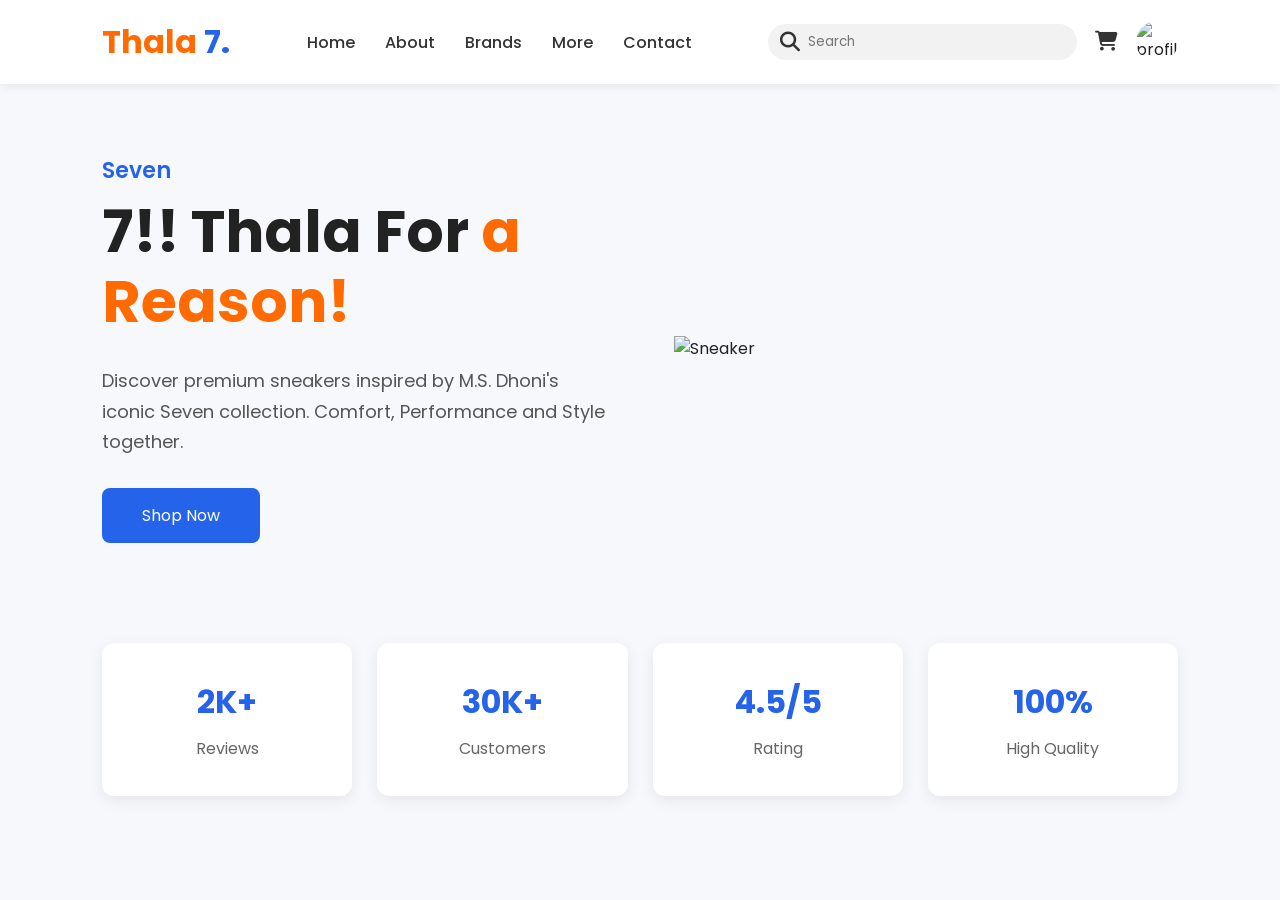
==== index.html @ 7117f053 "Add files via upload" ====
<!DOCTYPE html>
<html lang="en">
<head>
    <meta charset="UTF-8">
    <meta name="viewport" content="width=device-width, initial-scale=1.0">
    <title>Thala 7 Sneaker Store</title>

    <!-- Font Awesome -->
    <link rel="stylesheet" href="https://cdnjs.cloudflare.com/ajax/libs/font-awesome/6.5.2/css/all.min.css">

    <!-- CSS -->
    <link rel="stylesheet" href="style.css">
</head>
<body>

    

    <header>

        <nav class="navbar">

            <div class="logo">
                <span class="orange">Thala</span>
                <span class="blue">7.</span>
            </div>

            <ul class="nav-links">
                <li><a href="index.html">Home</a></li>
                <li><a href="#">About</a></li>
                <li><a href="products.html">Brands</a></li>
                <li><a href="#">More</a></li>
                <li><a href="#">Contact</a></li>
            </ul>

            <div class="nav-icons">

                <div class="search-box">
                    <i class="fa-solid fa-magnifying-glass"></i>
                    <input type="text" placeholder="Search">
                </div>

                <a href="cart.html">
                    <i class="fa-solid fa-cart-shopping"></i>
                </a>

                <img
                src="https://i.pravatar.cc/100"
                class="profile"
                alt="profile">

            </div>

        </nav>

    </header>

  

    <section class="hero">

        <div class="hero-text">

            <p class="brand">
                Seven
            </p>

            <h1>
                7!! Thala For
                <span> a Reason!</span>
            </h1>

            <p class="desc">

                Discover premium sneakers inspired by
                M.S. Dhoni's iconic Seven collection.
                Comfort, Performance and Style together.

            </p>

            <a href="products.html" class="btn">
                Shop Now
            </a>

        </div>

        <div class="hero-image">

            <img src="https://images.unsplash.com/photo-1542291026-7eec264c27ff?w=700"
                alt="Sneaker">

        </div>

    </section>

   

    <section class="service">

        <div class="box">
            <h2>2K+</h2>
            <p>Reviews</p>
        </div>

        <div class="box">
            <h2>30K+</h2>
            <p>Customers</p>
        </div>

        <div class="box">
            <h2>4.5/5</h2>
            <p>Rating</p>
        </div>

        <div class="box">
            <h2>100%</h2>
            <p>High Quality</p>
        </div>

    </section>

</body>
</html>
---- style.css ----
/* =========================
   GOOGLE FONT
========================= */

@import url('https://fonts.googleapis.com/css2?family=Poppins:wght@300;400;500;600;700&display=swap');

/* =========================
   RESET
========================= */

*{
    margin:0;
    padding:0;
    box-sizing:border-box;
    font-family:'Poppins',sans-serif;
}

body{
    background:#f7f8fc;
    color:#222;
}

img{
    width:100%;
    display:block;
}

a{
    text-decoration:none;
}

ul{
    list-style:none;
}

/* =========================
   NAVBAR
========================= */

.navbar{

    display:flex;
    justify-content:space-between;
    align-items:center;

    padding:18px 8%;

    background:#fff;

    box-shadow:0 2px 10px rgba(0,0,0,.08);

    position:sticky;
    top:0;
    z-index:100;

}

.logo{

    font-size:32px;
    font-weight:700;

}

.orange{
    color:#ff6b00;
}

.blue{
    color:#2563eb;
}

.nav-links{

    display:flex;
    gap:30px;

}

.nav-links a{

    color:#333;
    font-weight:500;
    transition:.3s;

}

.nav-links a:hover{

    color:#2563eb;

}

.nav-icons{

    display:flex;
    align-items:center;
    gap:18px;

}

.search-box{

    display:flex;
    align-items:center;

    background:#f2f2f2;

    padding:8px 12px;

    border-radius:30px;

}

.search-box input{

    border:none;
    background:transparent;
    outline:none;
    margin-left:8px;

}

.nav-icons i{

    font-size:20px;
    color:#333;

}

.profile{

    width:42px;
    height:42px;

    border-radius:50%;
    object-fit:cover;

}

/* =========================
 HERO
========================= */

.hero{

    display:flex;
    justify-content:space-between;
    align-items:center;

    padding:70px 8%;

    gap:60px;

}

.hero-text{

    flex:1;

}

.brand{

    color:#2563eb;

    font-size:22px;
    font-weight:600;

    margin-bottom:10px;

}

.hero-text h1{

    font-size:58px;
    line-height:1.2;

}

.hero-text span{

    color:#ff6b00;

}

.desc{

    margin:30px 0;

    color:#555;

    font-size:18px;
    line-height:1.7;

}

.btn{

    display:inline-block;

    padding:15px 40px;

    background:#2563eb;

    color:#fff;

    border-radius:8px;

    transition:.4s;

}

.btn:hover{

    transform:scale(1.08) rotate(-4deg);

}

.hero-image{

    flex:1;
    display:flex;
    justify-content:center;

}

.hero-image img{

    max-width:500px;

    animation:shoe 6s ease-in-out infinite;

}

@keyframes shoe{

0%{

transform:translate(0,0) rotate(0deg);

}

25%{

transform:translate(15px,-18px)
rotate(8deg)
scaleX(.95);

}

50%{

transform:translate(30px,8px)
rotate(12deg)
scaleY(.95);

}

75%{

transform:translate(-15px,10px)
rotate(5deg)
scaleX(1.05);

}

100%{

transform:translate(0,0)
rotate(0deg);

}

}

/* =========================
 STATS
========================= */

.service{

    display:grid;

    grid-template-columns:repeat(4,1fr);

    gap:25px;

    padding:30px 8% 60px;

}

.box{

    background:#fff;

    padding:35px;

    text-align:center;

    border-radius:12px;

    box-shadow:0 4px 15px rgba(0,0,0,.08);

}

.box h2{

    color:#2563eb;

    font-size:32px;

}

.box p{

    margin-top:10px;

    color:#666;

}

/* =========================
 PRODUCT PAGE
========================= */

.product-page{

    display:grid;

    grid-template-columns:1fr 1fr;

    gap:60px;

    padding:60px 8%;

}

.main-shoe{

    background:#fff;

    border-radius:15px;

    padding:30px;

    box-shadow:0 3px 15px rgba(0,0,0,.08);

}

.gallery{

    display:flex;

    gap:15px;

    margin-top:20px;

}

.gallery img{

    width:90px;

    height:90px;

    object-fit:cover;

    border-radius:10px;

    cursor:pointer;

    transition:.3s;

}

.gallery img:hover{

    transform:scale(1.1);

}

.product-right h2{

    font-size:42px;

}

.product-right h4{

    color:#777;

    margin:10px 0 20px;

}

.rating{

    color:orange;

    margin-bottom:20px;

}

.rating span{

    color:#666;

    margin-left:10px;

}

.price{

    font-size:34px;

    color:#2563eb;

    margin:20px 0;

}

.price del{

    color:#999;

    margin-left:10px;

    font-size:22px;

}

.product-right p{

    line-height:1.8;

    color:#555;

}

.size-box{

    margin:30px 0;

}

.size-box select{

    margin-left:15px;

    padding:10px 18px;

}

.quantity{

    display:flex;

    align-items:center;

    gap:15px;

    margin-bottom:30px;

}

.quantity button{

    width:40px;

    height:40px;

    border:none;

    background:#2563eb;

    color:#fff;

    cursor:pointer;

    border-radius:6px;

}

.quantity input{

    width:70px;

    text-align:center;

    padding:10px;

}

.related{

    padding:50px 8%;

}

.related h2{

    margin-bottom:30px;

}

.cards{

    display:grid;

    grid-template-columns:repeat(4,1fr);

    gap:25px;

}

.card{

    background:#fff;

    border-radius:15px;

    padding:20px;

    text-align:center;

    box-shadow:0 5px 15px rgba(0,0,0,.08);

    transition:.3s;

}

.card:hover{

    transform:translateY(-10px);

}

.card img{

    height:220px;

    object-fit:cover;

    border-radius:10px;

}

.card h3{

    margin:15px 0 8px;

}

.card p{

    color:#2563eb;
    font-weight:600;

}

/* =========================
   SHOPPING CART
========================= */

.cart-container{
    padding:60px 8%;
}

.cart-container h1{
    margin-bottom:30px;
    font-size:40px;
}

.cart-layout{
    display:grid;
    grid-template-columns:2fr 1fr;
    gap:40px;
}

.cart-items{
    background:#fff;
    padding:25px;
    border-radius:15px;
    box-shadow:0 5px 15px rgba(0,0,0,.08);
}

table{
    width:100%;
    border-collapse:collapse;
}

table th{
    background:#2563eb;
    color:#fff;
    padding:15px;
    text-align:left;
}

table td{
    padding:20px 15px;
    border-bottom:1px solid #ddd;
}

.product-info{
    display:flex;
    align-items:center;
    gap:15px;
}

.product-info img{
    width:90px;
    border-radius:10px;
}

.product-info h3{
    margin-bottom:5px;
}

.product-info p{
    color:#666;
    font-size:14px;
}

.cart-items input[type="number"]{
    width:70px;
    padding:8px;
    text-align:center;
}

.coupon{
    margin-top:30px;
    display:flex;
    gap:15px;
}

.coupon input{
    flex:1;
    padding:12px;
    border:1px solid #ccc;
    border-radius:6px;
}

.coupon button{
    padding:12px 22px;
    background:#2563eb;
    color:#fff;
    border:none;
    border-radius:6px;
    cursor:pointer;
}

.summary{
    background:#fff;
    padding:30px;
    border-radius:15px;
    box-shadow:0 5px 15px rgba(0,0,0,.08);
    height:max-content;
}

.summary h2{
    margin-bottom:25px;
}

.summary-row{
    display:flex;
    justify-content:space-between;
    margin:18px 0;
}

.summary hr{
    margin:20px 0;
}

.total{
    font-size:20px;
}

.checkout-btn{
    display:block;
    margin-top:30px;
    text-align:center;
    padding:15px;
    background:#2563eb;
    color:#fff;
    border-radius:8px;
    transition:.3s;
}

.checkout-btn:hover{
    background:#1e40af;
}

/* =========================
   CHECKOUT PAGE
========================= */

.checkout-container{
    display:grid;
    grid-template-columns:2fr 1fr;
    gap:40px;
    padding:60px 8%;
}

.billing{
    background:#fff;
    padding:35px;
    border-radius:15px;
    box-shadow:0 5px 15px rgba(0,0,0,.08);
}

.billing h2{
    margin-bottom:20px;
}

.row{
    display:grid;
    grid-template-columns:1fr 1fr;
    gap:20px;
}

.input-box{
    margin-bottom:20px;
}

.input-box label{
    display:block;
    margin-bottom:8px;
    font-weight:500;
}

.input-box input{
    width:100%;
    padding:12px;
    border:1px solid #ccc;
    border-radius:6px;
    outline:none;
}

.input-box input:focus{
    border-color:#2563eb;
}

.payment-method{
    display:flex;
    flex-direction:column;
    gap:12px;
    margin-bottom:25px;
}

.place-order{
    width:100%;
    padding:16px;
    background:#16a34a;
    color:#fff;
    border:none;
    border-radius:8px;
    font-size:16px;
    cursor:pointer;
    transition:.3s;
}

.place-order:hover{
    background:#15803d;
}

.order-summary{
    background:#fff;
    padding:30px;
    border-radius:15px;
    box-shadow:0 5px 15px rgba(0,0,0,.08);
    height:max-content;
}

.order-summary h2{
    margin-bottom:25px;
}

.summary-item{
    display:flex;
    justify-content:space-between;
    margin:18px 0;
}

.order-summary hr{
    margin:20px 0;
}

.pay-btn{
    width:100%;
    margin-top:25px;
    padding:15px;
    background:#2563eb;
    color:#fff;
    border:none;
    border-radius:8px;
    cursor:pointer;
    transition:.3s;
}

.pay-btn:hover{
    background:#1e40af;
}

/* =========================
   FOOTER
========================= */

footer{
    margin-top:60px;
    background:#111827;
    color:#fff;
    text-align:center;
    padding:25px;
}

/* =========================
   RESPONSIVE
========================= */

@media(max-width:992px){

.hero{
    flex-direction:column;
    text-align:center;
}

.product-page{
    grid-template-columns:1fr;
}

.cards{
    grid-template-columns:repeat(2,1fr);
}

.cart-layout{
    grid-template-columns:1fr;
}

.checkout-container{
    grid-template-columns:1fr;
}

.service{
    grid-template-columns:repeat(2,1fr);
}

}

@media(max-width:768px){

.navbar{
    flex-direction:column;
    gap:20px;
}

.nav-links{
    flex-wrap:wrap;
    justify-content:center;
}

.hero-text h1{
    font-size:42px;
}

.hero-image img{
    max-width:350px;
}

.cards{
    grid-template-columns:1fr;
}

.row{
    grid-template-columns:1fr;
}

.service{
    grid-template-columns:1fr;
}

.gallery{
    justify-content:center;
}

.product-right h2{
    font-size:32px;
}

.cart-container h1{
    font-size:32px;
}

}

@media(max-width:576px){

body{
    font-size:14px;
}

.navbar{
    padding:15px;
}

.logo{
    font-size:28px;
}

.search-box{
    display:none;
}

.nav-links{
    gap:15px;
}

.hero{
    padding:40px 20px;
}

.hero-text h1{
    font-size:32px;
}

.desc{
    font-size:16px;
}

.hero-image img{
    max-width:280px;
}

.btn{
    width:100%;
    text-align:center;
}

.product-page,
.cart-container,
.checkout-container,
.related{
    padding:30px 20px;
}

.main-shoe{
    padding:15px;
}

.gallery{
    flex-wrap:wrap;
}

.gallery img{
    width:70px;
    height:70px;
}

.product-right h2{
    font-size:28px;
}

.price{
    font-size:28px;
}

.product-info{
    flex-direction:column;
    align-items:flex-start;
}

.product-info img{
    width:70px;
}

table{
    display:block;
    overflow-x:auto;
}

.coupon{
    flex-direction:column;
}

.checkout-btn,
.place-order,
.pay-btn{
    width:100%;
}

}
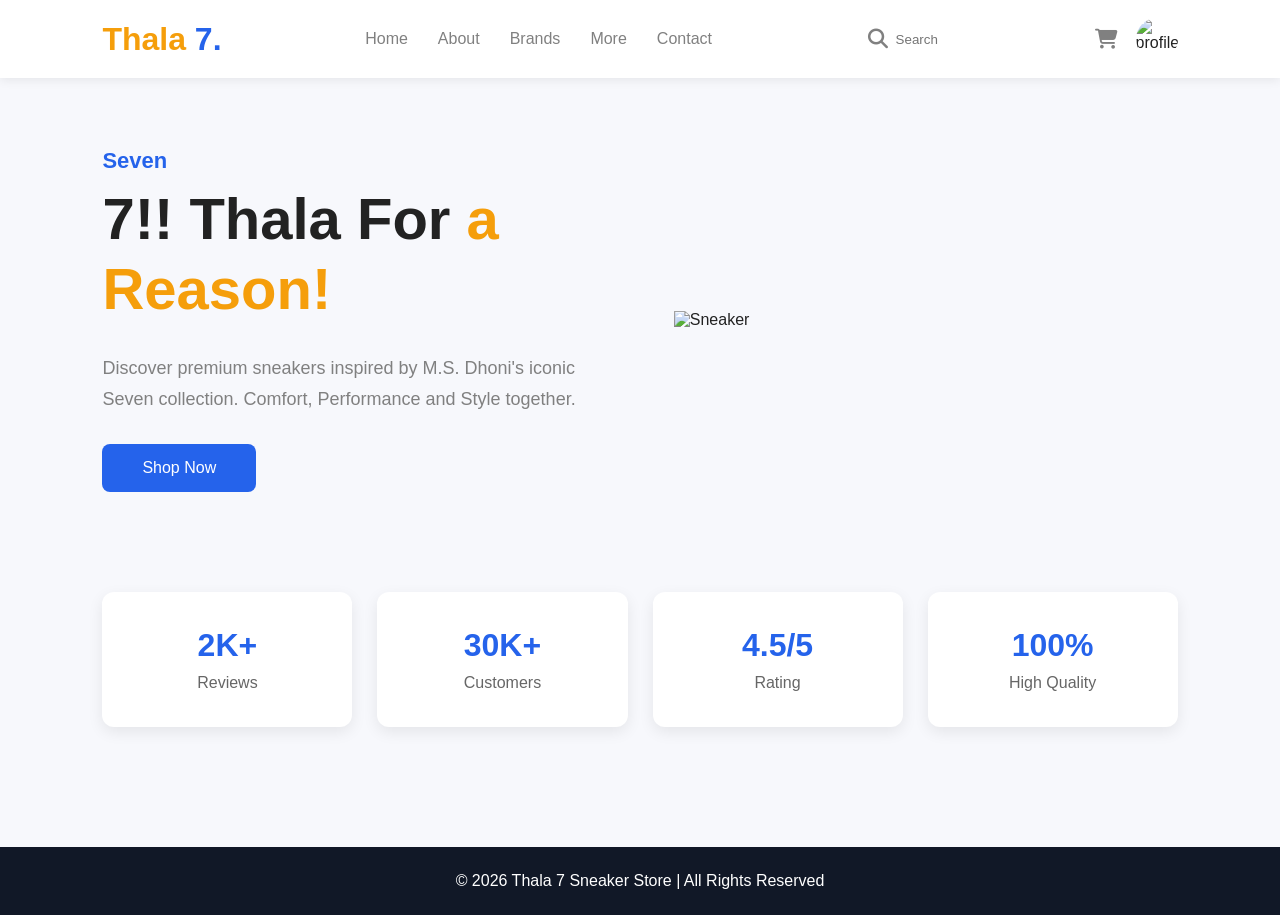
==== commit 707b781e: "Add files via upload" ====
--- a/index.html
+++ b/index.html
@@ -53,11 +53,7 @@
         </nav>
 
     </header>
-
-  
-
     <section class="hero">
-
         <div class="hero-text">
 
             <p class="brand">
@@ -68,55 +64,43 @@
                 7!! Thala For
                 <span> a Reason!</span>
             </h1>
-
-            <p class="desc">
-
-                Discover premium sneakers inspired by
+                        <p class="desc">
+                                Discover premium sneakers inspired by
                 M.S. Dhoni's iconic Seven collection.
                 Comfort, Performance and Style together.
-
             </p>
-
             <a href="products.html" class="btn">
                 Shop Now
             </a>
-
         </div>
-
         <div class="hero-image">
-
             <img src="https://images.unsplash.com/photo-1542291026-7eec264c27ff?w=700"
                 alt="Sneaker">
-
         </div>
-
     </section>
-
-   
-
     <section class="service">
-
         <div class="box">
             <h2>2K+</h2>
             <p>Reviews</p>
         </div>
-
         <div class="box">
             <h2>30K+</h2>
             <p>Customers</p>
         </div>
-
         <div class="box">
             <h2>4.5/5</h2>
             <p>Rating</p>
         </div>
-
         <div class="box">
             <h2>100%</h2>
             <p>High Quality</p>
         </div>
-
-    </section>
+</section>
+<footer>
+<p>
+© 2026 Thala 7 Sneaker Store | All Rights Reserved
+</p>
+</footer>
 
 </body>
 </html>
--- a/style.css
+++ b/style.css
@@ -1,972 +1,149 @@
-/* =========================
-   GOOGLE FONT
-========================= */
-
-@import url('https://fonts.googleapis.com/css2?family=Poppins:wght@300;400;500;600;700&display=swap');
-
-/* =========================
-   RESET
-========================= */
-
-*{
-    margin:0;
-    padding:0;
-    box-sizing:border-box;
-    font-family:'Poppins',sans-serif;
-}
-
-body{
-    background:#f7f8fc;
-    color:#222;
-}
-
-img{
-    width:100%;
-    display:block;
-}
-
-a{
-    text-decoration:none;
-}
-
-ul{
-    list-style:none;
-}
-
-/* =========================
-   NAVBAR
-========================= */
-
-.navbar{
-
-    display:flex;
-    justify-content:space-between;
-    align-items:center;
-
-    padding:18px 8%;
-
-    background:#fff;
-
-    box-shadow:0 2px 10px rgba(0,0,0,.08);
-
-    position:sticky;
-    top:0;
-    z-index:100;
-
-}
-
-.logo{
-
-    font-size:32px;
-    font-weight:700;
-
-}
-
-.orange{
-    color:#ff6b00;
-}
-
-.blue{
-    color:#2563eb;
-}
-
-.nav-links{
-
-    display:flex;
-    gap:30px;
-
-}
-
-.nav-links a{
-
-    color:#333;
-    font-weight:500;
-    transition:.3s;
-
-}
-
-.nav-links a:hover{
-
-    color:#2563eb;
-
-}
-
-.nav-icons{
-
-    display:flex;
-    align-items:center;
-    gap:18px;
-
-}
-
-.search-box{
-
-    display:flex;
-    align-items:center;
-
-    background:#f2f2f2;
-
-    padding:8px 12px;
-
-    border-radius:30px;
-
-}
-
-.search-box input{
-
-    border:none;
-    background:transparent;
-    outline:none;
-    margin-left:8px;
-
-}
-
-.nav-icons i{
-
-    font-size:20px;
-    color:#333;
-
-}
-
-.profile{
-
-    width:42px;
-    height:42px;
-
-    border-radius:50%;
-    object-fit:cover;
-
-}
-
-/* =========================
- HERO
-========================= */
-
-.hero{
-
-    display:flex;
-    justify-content:space-between;
-    align-items:center;
-
-    padding:70px 8%;
-
-    gap:60px;
-
-}
-
-.hero-text{
-
-    flex:1;
-
-}
-
-.brand{
-
-    color:#2563eb;
-
-    font-size:22px;
-    font-weight:600;
-
-    margin-bottom:10px;
-
-}
-
-.hero-text h1{
-
-    font-size:58px;
-    line-height:1.2;
-
-}
-
-.hero-text span{
-
-    color:#ff6b00;
-
-}
-
-.desc{
-
-    margin:30px 0;
-
-    color:#555;
-
-    font-size:18px;
-    line-height:1.7;
-
-}
-
-.btn{
-
-    display:inline-block;
-
-    padding:15px 40px;
-
-    background:#2563eb;
-
-    color:#fff;
-
-    border-radius:8px;
-
-    transition:.4s;
-
-}
-
-.btn:hover{
-
-    transform:scale(1.08) rotate(-4deg);
-
-}
-
-.hero-image{
-
-    flex:1;
-    display:flex;
-    justify-content:center;
-
-}
-
-.hero-image img{
-
-    max-width:500px;
-
-    animation:shoe 6s ease-in-out infinite;
-
-}
-
-@keyframes shoe{
-
-0%{
-
-transform:translate(0,0) rotate(0deg);
-
-}
-
-25%{
-
-transform:translate(15px,-18px)
-rotate(8deg)
-scaleX(.95);
-
-}
-
-50%{
-
-transform:translate(30px,8px)
-rotate(12deg)
-scaleY(.95);
-
-}
-
-75%{
-
-transform:translate(-15px,10px)
-rotate(5deg)
-scaleX(1.05);
-
-}
-
-100%{
-
-transform:translate(0,0)
-rotate(0deg);
-
-}
-
-}
-
-/* =========================
- STATS
-========================= */
-
-.service{
-
-    display:grid;
-
-    grid-template-columns:repeat(4,1fr);
-
-    gap:25px;
-
-    padding:30px 8% 60px;
-
-}
-
-.box{
-
-    background:#fff;
-
-    padding:35px;
-
-    text-align:center;
-
-    border-radius:12px;
-
-    box-shadow:0 4px 15px rgba(0,0,0,.08);
-
-}
-
-.box h2{
-
-    color:#2563eb;
-
-    font-size:32px;
-
-}
-
-.box p{
-
-    margin-top:10px;
-
-    color:#666;
-
-}
-
-/* =========================
- PRODUCT PAGE
-========================= */
-
-.product-page{
-
-    display:grid;
-
-    grid-template-columns:1fr 1fr;
-
-    gap:60px;
-
-    padding:60px 8%;
-
-}
-
-.main-shoe{
-
-    background:#fff;
-
-    border-radius:15px;
-
-    padding:30px;
-
-    box-shadow:0 3px 15px rgba(0,0,0,.08);
-
-}
-
-.gallery{
-
-    display:flex;
-
-    gap:15px;
-
-    margin-top:20px;
-
-}
-
-.gallery img{
-
-    width:90px;
-
-    height:90px;
-
-    object-fit:cover;
-
-    border-radius:10px;
-
-    cursor:pointer;
-
-    transition:.3s;
-
-}
-
-.gallery img:hover{
-
-    transform:scale(1.1);
-
-}
-
-.product-right h2{
-
-    font-size:42px;
-
-}
-
-.product-right h4{
-
-    color:#777;
-
-    margin:10px 0 20px;
-
-}
-
-.rating{
-
-    color:orange;
-
-    margin-bottom:20px;
-
-}
-
-.rating span{
-
-    color:#666;
-
-    margin-left:10px;
-
-}
-
-.price{
-
-    font-size:34px;
-
-    color:#2563eb;
-
-    margin:20px 0;
-
-}
-
-.price del{
-
-    color:#999;
-
-    margin-left:10px;
-
-    font-size:22px;
-
-}
-
-.product-right p{
-
-    line-height:1.8;
-
-    color:#555;
-
-}
-
-.size-box{
-
-    margin:30px 0;
-
-}
-
-.size-box select{
-
-    margin-left:15px;
-
-    padding:10px 18px;
-
-}
-
-.quantity{
-
-    display:flex;
-
-    align-items:center;
-
-    gap:15px;
-
-    margin-bottom:30px;
-
-}
-
-.quantity button{
-
-    width:40px;
-
-    height:40px;
-
-    border:none;
-
-    background:#2563eb;
-
-    color:#fff;
-
-    cursor:pointer;
-
-    border-radius:6px;
-
-}
-
-.quantity input{
-
-    width:70px;
-
-    text-align:center;
-
-    padding:10px;
-
-}
-
-.related{
-
-    padding:50px 8%;
-
-}
-
-.related h2{
-
-    margin-bottom:30px;
-
-}
-
-.cards{
-
-    display:grid;
-
-    grid-template-columns:repeat(4,1fr);
-
-    gap:25px;
-
-}
-
-.card{
-
-    background:#fff;
-
-    border-radius:15px;
-
-    padding:20px;
-
-    text-align:center;
-
-    box-shadow:0 5px 15px rgba(0,0,0,.08);
-
-    transition:.3s;
-
-}
-
-.card:hover{
-
-    transform:translateY(-10px);
-
-}
-
-.card img{
-
-    height:220px;
-
-    object-fit:cover;
-
-    border-radius:10px;
-
-}
-
-.card h3{
-
-    margin:15px 0 8px;
-
-}
-
-.card p{
-
-    color:#2563eb;
-    font-weight:600;
-
-}
-
-/* =========================
-   SHOPPING CART
-========================= */
-
-.cart-container{
-    padding:60px 8%;
-}
-
-.cart-container h1{
-    margin-bottom:30px;
-    font-size:40px;
-}
-
-.cart-layout{
-    display:grid;
-    grid-template-columns:2fr 1fr;
-    gap:40px;
-}
-
-.cart-items{
-    background:#fff;
-    padding:25px;
-    border-radius:15px;
-    box-shadow:0 5px 15px rgba(0,0,0,.08);
-}
-
-table{
-    width:100%;
-    border-collapse:collapse;
-}
-
-table th{
-    background:#2563eb;
-    color:#fff;
-    padding:15px;
-    text-align:left;
-}
-
-table td{
-    padding:20px 15px;
-    border-bottom:1px solid #ddd;
-}
-
-.product-info{
-    display:flex;
-    align-items:center;
-    gap:15px;
-}
-
-.product-info img{
-    width:90px;
-    border-radius:10px;
-}
-
-.product-info h3{
-    margin-bottom:5px;
-}
-
-.product-info p{
-    color:#666;
-    font-size:14px;
-}
-
-.cart-items input[type="number"]{
-    width:70px;
-    padding:8px;
-    text-align:center;
-}
-
-.coupon{
-    margin-top:30px;
-    display:flex;
-    gap:15px;
-}
-
-.coupon input{
-    flex:1;
-    padding:12px;
-    border:1px solid #ccc;
-    border-radius:6px;
-}
-
-.coupon button{
-    padding:12px 22px;
-    background:#2563eb;
-    color:#fff;
-    border:none;
-    border-radius:6px;
-    cursor:pointer;
-}
-
-.summary{
-    background:#fff;
-    padding:30px;
-    border-radius:15px;
-    box-shadow:0 5px 15px rgba(0,0,0,.08);
-    height:max-content;
-}
-
-.summary h2{
-    margin-bottom:25px;
-}
-
-.summary-row{
-    display:flex;
-    justify-content:space-between;
-    margin:18px 0;
-}
-
-.summary hr{
-    margin:20px 0;
-}
-
-.total{
-    font-size:20px;
-}
-
-.checkout-btn{
-    display:block;
-    margin-top:30px;
-    text-align:center;
-    padding:15px;
-    background:#2563eb;
-    color:#fff;
-    border-radius:8px;
-    transition:.3s;
-}
-
-.checkout-btn:hover{
-    background:#1e40af;
-}
-
-/* =========================
-   CHECKOUT PAGE
-========================= */
-
-.checkout-container{
-    display:grid;
-    grid-template-columns:2fr 1fr;
-    gap:40px;
-    padding:60px 8%;
-}
-
-.billing{
-    background:#fff;
-    padding:35px;
-    border-radius:15px;
-    box-shadow:0 5px 15px rgba(0,0,0,.08);
-}
-
-.billing h2{
-    margin-bottom:20px;
-}
-
-.row{
-    display:grid;
-    grid-template-columns:1fr 1fr;
-    gap:20px;
-}
-
-.input-box{
-    margin-bottom:20px;
-}
-
-.input-box label{
-    display:block;
-    margin-bottom:8px;
-    font-weight:500;
-}
-
-.input-box input{
-    width:100%;
-    padding:12px;
-    border:1px solid #ccc;
-    border-radius:6px;
-    outline:none;
-}
-
-.input-box input:focus{
-    border-color:#2563eb;
-}
-
-.payment-method{
-    display:flex;
-    flex-direction:column;
-    gap:12px;
-    margin-bottom:25px;
-}
-
-.place-order{
-    width:100%;
-    padding:16px;
-    background:#16a34a;
-    color:#fff;
-    border:none;
-    border-radius:8px;
-    font-size:16px;
-    cursor:pointer;
-    transition:.3s;
-}
-
-.place-order:hover{
-    background:#15803d;
-}
-
-.order-summary{
-    background:#fff;
-    padding:30px;
-    border-radius:15px;
-    box-shadow:0 5px 15px rgba(0,0,0,.08);
-    height:max-content;
-}
-
-.order-summary h2{
-    margin-bottom:25px;
-}
-
-.summary-item{
-    display:flex;
-    justify-content:space-between;
-    margin:18px 0;
-}
-
-.order-summary hr{
-    margin:20px 0;
-}
-
-.pay-btn{
-    width:100%;
-    margin-top:25px;
-    padding:15px;
-    background:#2563eb;
-    color:#fff;
-    border:none;
-    border-radius:8px;
-    cursor:pointer;
-    transition:.3s;
-}
-
-.pay-btn:hover{
-    background:#1e40af;
-}
-
-/* =========================
-   FOOTER
-========================= */
-
-footer{
-    margin-top:60px;
-    background:#111827;
-    color:#fff;
-    text-align:center;
-    padding:25px;
-}
-
-/* =========================
-   RESPONSIVE
-========================= */
-
-@media(max-width:992px){
-
-.hero{
-    flex-direction:column;
-    text-align:center;
-}
-
-.product-page{
-    grid-template-columns:1fr;
-}
-
-.cards{
-    grid-template-columns:repeat(2,1fr);
-}
-
-.cart-layout{
-    grid-template-columns:1fr;
-}
-
-.checkout-container{
-    grid-template-columns:1fr;
-}
-
-.service{
-    grid-template-columns:repeat(2,1fr);
-}
-
-}
-
-@media(max-width:768px){
-
-.navbar{
-    flex-direction:column;
-    gap:20px;
-}
-
-.nav-links{
-    flex-wrap:wrap;
-    justify-content:center;
-}
-
-.hero-text h1{
-    font-size:42px;
-}
-
-.hero-image img{
-    max-width:350px;
-}
-
-.cards{
-    grid-template-columns:1fr;
-}
-
-.row{
-    grid-template-columns:1fr;
-}
-
-.service{
-    grid-template-columns:1fr;
-}
-
-.gallery{
-    justify-content:center;
-}
-
-.product-right h2{
-    font-size:32px;
-}
-
-.cart-container h1{
-    font-size:32px;
-}
-
-}
-
-@media(max-width:576px){
-
-body{
-    font-size:14px;
-}
-
-.navbar{
-    padding:15px;
-}
-
-.logo{
-    font-size:28px;
-}
-
-.search-box{
-    display:none;
-}
-
-.nav-links{
-    gap:15px;
-}
-
-.hero{
-    padding:40px 20px;
-}
-
-.hero-text h1{
-    font-size:32px;
-}
-
-.desc{
-    font-size:16px;
-}
-
-.hero-image img{
-    max-width:280px;
-}
-
-.btn{
-    width:100%;
-    text-align:center;
-}
-
-.product-page,
-.cart-container,
-.checkout-container,
-.related{
-    padding:30px 20px;
-}
-
-.main-shoe{
-    padding:15px;
-}
-
-.gallery{
-    flex-wrap:wrap;
-}
-
-.gallery img{
-    width:70px;
-    height:70px;
-}
-
-.product-right h2{
-    font-size:28px;
-}
-
-.price{
-    font-size:28px;
-}
-
-.product-info{
-    flex-direction:column;
-    align-items:flex-start;
+:root{
+    --blue:#2563eb;
+    --orange:#f59e0b;
+    --light:#f7f8fc;
+    --dark:#222;
+    --gray:#666;
+    --white:#fff;
+    --shadow:0 5px 15px rgba(0,0,0,.08);
+}
+
+*{margin:0;padding:0;box-sizing:border-box;font-family:'Poppins',sans-serif}
+body{background:var(--light);color:var(--dark)}
+img{width:100%;display:block}
+a{text-decoration:none}
+ul{list-style:none}
+
+.navbar{display:flex;justify-content:space-between;align-items:center;padding:18px 8%;background:var(--white);box-shadow:0 2px 10px rgba(0,0,0,.08);position:sticky;top:0;z-index:100}
+.logo{font-size:32px;font-weight:700}
+.orange,.hero-text span{color:var(--orange)}
+.blue,.brand{color:var(--blue)}
+.nav-links{display:flex;gap:30px}
+.nav-links a{color:gray;font-weight:500;transition:.3s}
+.nav-links a:hover,.nav-icons i:hover{color:var(--blue)}
+.nav-icons{display:flex;align-items:center;gap:18px}
+.search-box{display:flex;align-items:center;background:var(--white);padding:8px 12px;border-radius:30px}
+.search-box input{border:0;background:transparent;outline:0;margin-left:8px}
+.nav-icons i{font-size:20px;color:gray}
+.profile{width:42px;height:42px;border-radius:50%;object-fit:cover}
+
+.hero{display:flex;justify-content:space-between;align-items:center;padding:70px 8%;gap:60px}
+.hero-text{flex:1}
+.brand{font-size:22px;font-weight:600;margin-bottom:10px}
+.hero-text h1{font-size:58px;line-height:1.2}
+.desc{margin:30px 0;color:gray;font-size:18px;line-height:1.7}
+.btn{display:inline-block;padding:15px 40px;background:var(--blue);color:var(--white);border-radius:8px;transition:.3s}
+.btn:hover{transform:scale(1.08) rotate(-4deg)}
+.hero-image{flex:1;display:flex;justify-content:center}
+.hero-image img{max-width:500px;animation:shoe 6s ease-in-out infinite}
+
+.service{display:grid;grid-template-columns:repeat(4,1fr);gap:25px;padding:30px 8% 60px}
+.box{background:var(--white);padding:35px;text-align:center;border-radius:12px;box-shadow:var(--shadow)}
+.box h2{color:var(--blue);font-size:32px}
+.box p{margin-top:10px;color:var(--gray)}
+
+.product-page{display:grid;grid-template-columns:1fr 1fr;gap:60px;padding:60px 8%}
+.main-shoe,.cart-items,.summary,.billing,.order-summary{background:var(--white);border-radius:15px;padding:30px;box-shadow:var(--shadow)}
+.gallery{display:flex;gap:15px;margin-top:20px}
+.gallery img{width:90px;height:90px;object-fit:cover;border-radius:10px;cursor:pointer;transition:.3s}
+.gallery img:hover{transform:scale(1.1)}
+.product-right h2{font-size:42px}
+.product-right h4{color:#777;margin:10px 0 20px}
+.rating{color:var(--orange);margin-bottom:20px}
+.rating span{color:#666;margin-left:10px}
+.price{font-size:34px;color:var(--blue);margin:20px 0}
+.price del{color:#999;margin-left:10px;font-size:22px}
+.product-right p{line-height:1.8;color:#555}
+.size-box{margin:30px 0}
+.size-box select{margin-left:15px;padding:10px 18px}
+.quantity{display:flex;align-items:center;gap:15px;margin-bottom:30px}
+.quantity button,.coupon button,.checkout-btn,.place-order,.pay-btn{border:0;color:var(--white);cursor:pointer;border-radius:6px;transition:.3s}
+.quantity button{width:40px;height:40px;background:var(--blue)}
+.quantity input{width:70px;text-align:center;padding:10px}
+
+.related{padding:50px 8%}
+.related h2{margin-bottom:30px}
+.cards{display:grid;grid-template-columns:repeat(4,1fr);gap:25px}
+.card{background:var(--white);border-radius:15px;padding:20px;text-align:center;box-shadow:var(--shadow);transition:.3s}
+.card:hover{transform:translateY(-10px)}
+.card img{height:220px;object-fit:cover;border-radius:10px}
+.card h3{margin:15px 0 8px}
+.card p{color:var(--blue);font-weight:600}
+
+.cart-container{padding:60px 8%}
+.cart-container h1{margin-bottom:30px;font-size:40px}
+.cart-layout{display:grid;grid-template-columns:2fr 1fr;gap:40px}
+.cart-items{padding:25px}
+table{width:100%;border-collapse:collapse}
+table th{background:var(--blue);color:var(--white);padding:15px;text-align:left}
+table td{padding:20px 15px;border-bottom:1px solid #ddd}
+.product-info{display:flex;align-items:center;gap:15px}
+.product-info img{width:90px;border-radius:10px}
+.product-info h3{margin-bottom:5px}
+.product-info p{color:#666;font-size:14px}
+.cart-items input[type="number"]{width:70px;padding:8px;text-align:center}
+
+.summary{padding:30px;height:max-content}
+.summary h2{margin-bottom:25px}
+.summary-row{display:flex;justify-content:space-between;margin:18px 0}
+.summary hr,.order-summary hr{margin:20px 0}
+.total{font-size:20px}
+.checkout-btn{display:block;margin-top:30px;text-align:center;padding:15px;background:var(--blue)}
+.checkout-btn:hover,.coupon button:hover,.place-order:hover,.pay-btn:hover{background:#1e40af}
+
+.checkout-container{display:grid;grid-template-columns:2fr 1fr;gap:40px;padding:60px 8%}
+.billing{background:var(--white);padding:35px;border-radius:15px;box-shadow:var(--shadow)}
+.billing h2{margin-bottom:20px}
+.row{display:grid;grid-template-columns:1fr 1fr;gap:20px}
+.input-box{margin-bottom:20px}
+.input-box label{display:block;margin-bottom:8px;font-weight:500}
+.input-box input{width:100%;outline:none}
+.input-box input:focus{border-color:var(--blue)}
+.payment-method{display:flex;flex-direction:column;gap:12px;margin-bottom:25px}
+.place-order{width:100%;padding:16px;background:#16a34a;font-size:16px}
+.order-summary{padding:30px;height:max-content}
+.order-summary h2{margin-bottom:25px}
+.summary-item{display:flex;justify-content:space-between;margin:18px 0}
+.pay-btn{width:100%;margin-top:25px;padding:15px;background:var(--blue)}
+footer{margin-top:60px;background:#111827;color:var(--white);text-align:center;padding:25px}
+
+@media (max-width:992px){
+    .hero{flex-direction:column;text-align:center}
+    .product-page{grid-template-columns:1fr}
+    .cards{grid-template-columns:repeat(2,1fr)}
+    .cart-layout,.checkout-container{grid-template-columns:1fr}
+    .service{grid-template-columns:repeat(2,1fr)}
+}
+
+@media (max-width:768px){
+    .navbar{flex-direction:column;gap:20px}
+    .nav-links{flex-wrap:wrap;justify-content:center}
+    .hero-text h1{font-size:42px}
+    .hero-image img{max-width:350px}
+    .cards,.row,.service{grid-template-columns:1fr}
+    .gallery{justify-content:center}
+    .product-right h2{font-size:32px}
+    .cart-container h1{font-size:32px}
+}
+
+@media (max-width:576px){
+    body{font-size:14px}
+    .navbar{padding:15px}
+    .logo{font-size:28px}
+    .search-box{display:none}
+    .nav-links{gap:15px}
+    .hero{padding:40px 20px}
+    .hero-text h1{font-size:32px}
+    .desc{font-size:16px}
+    .hero-image img{max-width:280px}
+    .btn{width:100%;text-align:center}
+    .product-page,.cart-container,.checkout-container,.related{padding:30px 20px}
+    .main-shoe{padding:15px}
+    .gallery{flex-wrap:wrap}
+    .gallery img{width:70px;height:70px}
+    .product-right h2{font-size:28px}
+    .price{font-size:28px}
+    .product-info{flex-direction:column;align-items:flex-start}
 }
 
 .product-info img{
@@ -988,4 +165,120 @@
     width:100%;
 }
 
+.payment-icons{
+    flex:auto;
+    gap:2px;
+    justify-content:center;
+    background:blue;
+    color:black;
+}
+.product-gallery {
+    display: flex;
+    gap: 15px;
+    overflow-x: auto;
+    overflow-y: hidden;
+    scroll-behavior: smooth;
+    white-space: nowrap;
+    padding-bottom: 10px;
+}
+
+.product-gallery img {
+    width: 180px;
+    height: 180px;
+    flex-shrink: 0;
+    border-radius: 10px;
+}
+.cart-summary{
+    position:absolute;
+    right:80px;
+    top:220px;
+}
+
+.coupon-card{
+    background:#fff;
+    border:1px solid #e5e5e5;
+    border-radius:18px;
+    padding:25px;
+    box-shadow:0 4px 12px rgba(0,0,0,.05);
+}
+
+.coupon-card label{
+    display:block;
+    font-size:14px;
+    font-weight:600;
+    margin-bottom:15px;
+    color:#444;
+}
+
+.coupon-box{
+    display:flex;
+    margin-bottom:25px;
+}
+
+.coupon-box input{
+    flex:1;
+    height:48px;
+    border:1px solid #ddd;
+    border-right:none;
+    border-radius:10px 0 0 10px;
+    padding:0 15px;
+    outline:none;
+}
+
+.coupon-box button{
+    width:140px;
+    border:none;
+    background:#2f6df6;
+    color:#fff;
+    font-weight:600;
+    border-radius:0 10px 10px 0;
+    cursor:pointer;
+}
+
+.price-details div{
+    display:flex;
+    justify-content:space-between;
+    margin:15px 0;
+    color:#777;
+}
+
+.price-details hr{
+    border:none;
+    border-top:1px solid #eee;
+    margin:15px 0;
+}
+
+.total{
+    font-size:26px;
+    font-weight:700;
+    color:#222;
+}
+
+.total span:last-child{
+    font-weight:700;
+}
+
+.pay-btn{
+    width:100%;
+    margin-top:25px;
+    height:60px;
+    border:none;
+    border-radius:14px;
+    background:#ff9f2e;
+    color:#fff;
+    font-size:22px;
+    font-weight:700;
+    cursor:pointer;
+}
+
+.payment-icons{
+    display:flex;
+    justify-content:center;
+    gap:30px;
+    margin-top:18px;
+}
+
+.payment-icons img{
+    height:30px;
+    object-fit:contain;
 }
